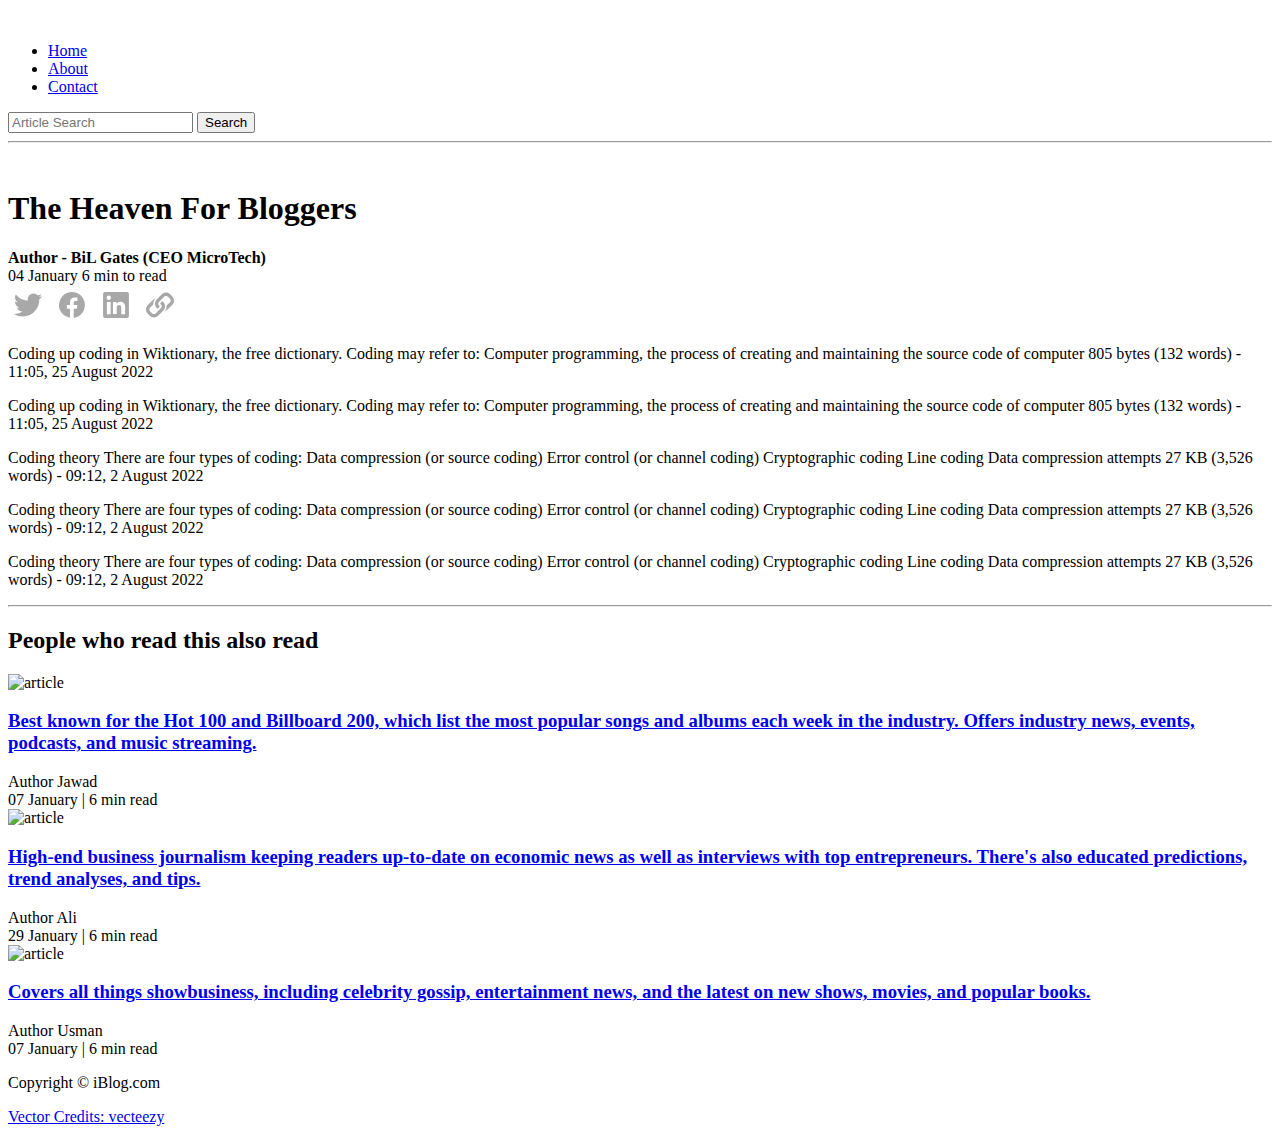
==== blogpost.html @ abf612ef "Jawad-hosted-blog" ====
<!DOCTYPE html>
<html lang="en">
  <head>
    <meta charset="UTF-8" />
    <meta http-equiv="X-UA-Compatible" content="IE=edge" />
    <meta name="viewport" content="width=device-width, initial-scale=1.0" />
    <link rel="stylesheet" href="/css/style.css" />
    <link rel="stylesheet" href="/css/utliss.css" />
    <link rel="stylesheet" href="/css/contact.css" />
    <link rel="stylesheet" href="/css/blogpost.css" />
    <link rel="stylesheet" href="/css/mobile.css" />
    <link rel="preconnect" href="https://fonts.googleapis.com" />
    <title>18Blog-heaven of Bloggers</title>
  </head>

  <body>
    <nav class="navigation max-width-1 m-auto">
      <div class="nav-left">
        <a href="">
          <span><img src="img/logo4.jpg" width="200px" alt="" /></span>
        </a>
        <ul>
          <li><a href="/">Home</a></li>
          <li><a href="/">About</a></li>
          <li><a href="/contact.html">Contact</a></li>
        </ul>
      </div>
      <div class="nav-right">
        <form action="/search.html" method="get">
          <input
            class="form-input"
            type="text"
            name="query"
            placeholder="Article Search"
          />
          <button class="btn">Search</button>
        </form>
      </div>
    </nav>
    <div class="max-width-1 m-auto">
      <hr />
    </div>
    <div class="post-img">
      <img src="img/blog img 5.jpg" alt="" />
    </div>
    <div class="blog-post-content max-width-2 m-auto">
      <h1 class="font1">The Heaven For Bloggers</h1>
      <div class="blogpost-meta">
        <div class="author-info">
          <div>
            <b> Author - BiL Gates (CEO MicroTech) </b>
          </div>
          <div>04 January 6 min to read</div>
        </div>
        <div class="social">
          <svg width="40" height="40" viewBox="0 0 24 24" fill="none">
            <path
              d="M20 5.34c-.67.41-1.4.7-2.18.87a3.45 3.45 0 0 0-5.02-.1 3.49 3.49 0 0 0-1.02 2.47c0 .28.03.54.07.8a9.91 9.91 0 0 1-7.17-3.66 3.9 3.9 0 0 0-.5 1.74 3.6 3.6 0 0 0 1.56 2.92 3.36 3.36 0 0 1-1.55-.44V10c0 1.67 1.2 3.08 2.8 3.42-.3.06-.6.1-.94.12l-.62-.06a3.5 3.5 0 0 0 3.24 2.43 7.34 7.34 0 0 1-4.36 1.49l-.81-.05a9.96 9.96 0 0 0 5.36 1.56c6.4 0 9.91-5.32 9.9-9.9v-.5c.69-.49 1.28-1.1 1.74-1.81-.63.3-1.3.48-2 .56A3.33 3.33 0 0 0 20 5.33"
              fill="#A8A8A8"
            ></path>
          </svg>

          <svg width="40" height="40" viewBox="0 0 24 24" fill="none">
            <path
              d="M19.75 12.04c0-4.3-3.47-7.79-7.75-7.79a7.77 7.77 0 0 0-5.9 12.84 7.77 7.77 0 0 0 4.69 2.63v-5.49h-1.9v-2.2h1.9v-1.62c0-1.88 1.14-2.9 2.8-2.9.8 0 1.49.06 1.69.08v1.97h-1.15c-.91 0-1.1.43-1.1 1.07v1.4h2.17l-.28 2.2h-1.88v5.52a7.77 7.77 0 0 0 6.7-7.71"
              fill="#A8A8A8"
            ></path>
          </svg>

          <svg width="40" height="40" viewBox="0 0 24 24" fill="none">
            <path
              d="M19.75 5.39v13.22a1.14 1.14 0 0 1-1.14 1.14H5.39a1.14 1.14 0 0 1-1.14-1.14V5.39a1.14 1.14 0 0 1 1.14-1.14h13.22a1.14 1.14 0 0 1 1.14 1.14zM8.81 10.18H6.53v7.3H8.8v-7.3zM9 7.67a1.31 1.31 0 0 0-1.3-1.32h-.04a1.32 1.32 0 0 0 0 2.64A1.31 1.31 0 0 0 9 7.71v-.04zm8.46 5.37c0-2.2-1.4-3.05-2.78-3.05a2.6 2.6 0 0 0-2.3 1.18h-.07v-1h-2.14v7.3h2.28V13.6a1.51 1.51 0 0 1 1.36-1.63h.09c.72 0 1.26.45 1.26 1.6v3.91h2.28l.02-4.43z"
              fill="#A8A8A8"
            ></path>
          </svg>

          <svg width="40" height="40" viewBox="0 0 24 24" fill="none">
            <path
              fill-rule="evenodd"
              clip-rule="evenodd"
              d="M3.57 14.67c0-.57.13-1.11.38-1.6l.02-.02v-.02l.02-.02c0-.02 0-.02.02-.02.12-.26.3-.52.57-.8L7.78 9v-.02l.01-.02c.44-.41.91-.7 1.44-.85a4.87 4.87 0 0 0-1.19 2.36A5.04 5.04 0 0 0 8 11.6L6.04 13.6c-.19.19-.32.4-.38.65a2 2 0 0 0 0 .9c.08.2.2.4.38.57l1.29 1.31c.27.28.62.42 1.03.42.42 0 .78-.14 1.06-.42l1.23-1.25.79-.78 1.15-1.16c.08-.09.19-.22.28-.4.1-.2.15-.42.15-.67 0-.16-.02-.3-.06-.45l-.02-.02v-.02l-.07-.14s0-.03-.04-.06l-.06-.13-.02-.02c0-.02 0-.03-.02-.05a.6.6 0 0 0-.14-.16l-.48-.5c0-.04.02-.1.04-.15l.06-.12 1.17-1.14.09-.09.56.57c.02.04.08.1.16.18l.05.04.03.06.04.05.03.04.04.06.1.14.02.02c0 .02.01.03.03.04l.1.2v.02c.1.16.2.38.3.68a1 1 0 0 1 .04.25 3.2 3.2 0 0 1 .02 1.33 3.49 3.49 0 0 1-.95 1.87l-.66.67-.97.97-1.56 1.57a3.4 3.4 0 0 1-2.47 1.02c-.97 0-1.8-.34-2.49-1.03l-1.3-1.3a3.55 3.55 0 0 1-1-2.51v-.01h-.02v.02zm5.39-3.43c0-.19.02-.4.07-.63.13-.74.44-1.37.95-1.87l.66-.67.97-.98 1.56-1.56c.68-.69 1.5-1.03 2.47-1.03.97 0 1.8.34 2.48 1.02l1.3 1.32a3.48 3.48 0 0 1 1 2.48c0 .58-.11 1.11-.37 1.6l-.02.02v.02l-.02.04c-.14.27-.35.54-.6.8L16.23 15l-.01.02-.01.02c-.44.42-.92.7-1.43.83a4.55 4.55 0 0 0 1.23-3.52L18 10.38c.18-.21.3-.42.35-.65a2.03 2.03 0 0 0-.01-.9 1.96 1.96 0 0 0-.36-.58l-1.3-1.3a1.49 1.49 0 0 0-1.06-.42c-.42 0-.77.14-1.06.4l-1.2 1.27-.8.8-1.16 1.15c-.08.08-.18.21-.29.4a1.66 1.66 0 0 0-.08 1.12l.02.03v.02l.06.14s.01.03.05.06l.06.13.02.02.01.02.01.02c.05.08.1.13.14.16l.47.5c0 .04-.02.09-.04.15l-.06.12-1.15 1.15-.1.08-.56-.56a2.3 2.3 0 0 0-.18-.19c-.02-.01-.02-.03-.02-.04l-.02-.02a.37.37 0 0 1-.1-.12c-.03-.03-.05-.04-.05-.06l-.1-.15-.02-.02-.02-.04-.08-.17v-.02a5.1 5.1 0 0 1-.28-.69 1.03 1.03 0 0 1-.04-.26c-.06-.23-.1-.46-.1-.7v.01z"
              fill="#A8A8A8"
            ></path>
          </svg>
        </div>
      </div>
      <p class="font1">
        Coding up coding in Wiktionary, the free dictionary. Coding may refer
        to: Computer programming, the process of creating and maintaining the
        source code of computer 805 bytes (132 words) - 11:05, 25 August 2022
      </p>

      <p class="font1">
        Coding up coding in Wiktionary, the free dictionary. Coding may refer
        to: Computer programming, the process of creating and maintaining the
        source code of computer 805 bytes (132 words) - 11:05, 25 August 2022
      </p>

      <p class="font1">
        Coding theory There are four types of coding: Data compression (or
        source coding) Error control (or channel coding) Cryptographic coding
        Line coding Data compression attempts 27 KB (3,526 words) - 09:12, 2
        August 2022
      </p>
      <p class="font1">
        Coding theory There are four types of coding: Data compression (or
        source coding) Error control (or channel coding) Cryptographic coding
        Line coding Data compression attempts 27 KB (3,526 words) - 09:12, 2
        August 2022
      </p>
      <p class="font1">
        Coding theory There are four types of coding: Data compression (or
        source coding) Error control (or channel coding) Cryptographic coding
        Line coding Data compression attempts 27 KB (3,526 words) - 09:12, 2
        August 2022
      </p>
    </div>
    <div class="max-width-1 m-auto">
      <hr />
    </div>
    <div class="home-articles max-width-1 m-auto font2">
      <h2>People who read this also read</h2>
      <div class="row">
        <div class="home-article more-post">
          <div class="home-article-img">
            <img src="img/web img 8.jpg" alt="article" />
          </div>
          <div class="home-article-content font1 center">
            <a href="/blogpost.html">
              <h3>Best known for the Hot 100 and Billboard 200, which list the most popular songs and albums each week in the industry. Offers industry news, events, podcasts, and music streaming.</h3>
            </a>
            <div>Author Jawad</div>
            <span>07 January | 6 min read</span>
          </div>
        </div>
        <div class="home-article more-post">
          <div class="home-article-img">
            <img src="img/blog img.jpg" alt="article" />
          </div>
          <div class="home-article-content font1 center">
            <a href="/blogpost.html">
              <h3>High-end business journalism keeping readers up-to-date on economic news as well as interviews with top entrepreneurs. There's also educated predictions, trend analyses, and tips.</h3>
            </a>
            <div>Author Ali</div>
            <span>29 January | 6 min read</span>
          </div>
        </div>
        <div class="home-article more-post">
          <div class="home-article-img">
            <img src="img/blog img 3.jpg" alt="article" />
          </div>
          <div class="home-article-content font1 center">
            <a href="/blogpost.html">
              <h3>Covers all things showbusiness, including celebrity gossip, entertainment news, and the latest on new shows, movies, and popular books.</h3>
            </a>
            <div>Author Usman</div>
            <span>07 January | 6 min read</span>
          </div>
        </div>
      </div>
    </div>

    <div class="footer">
      <p>Copyright &copy; iBlog.com</p>
      <a href="https://www.vecteezy.com/free-vector/typewriter"
        >Vector Credits: vecteezy</a
      >
    </div>
  </body>
</html>
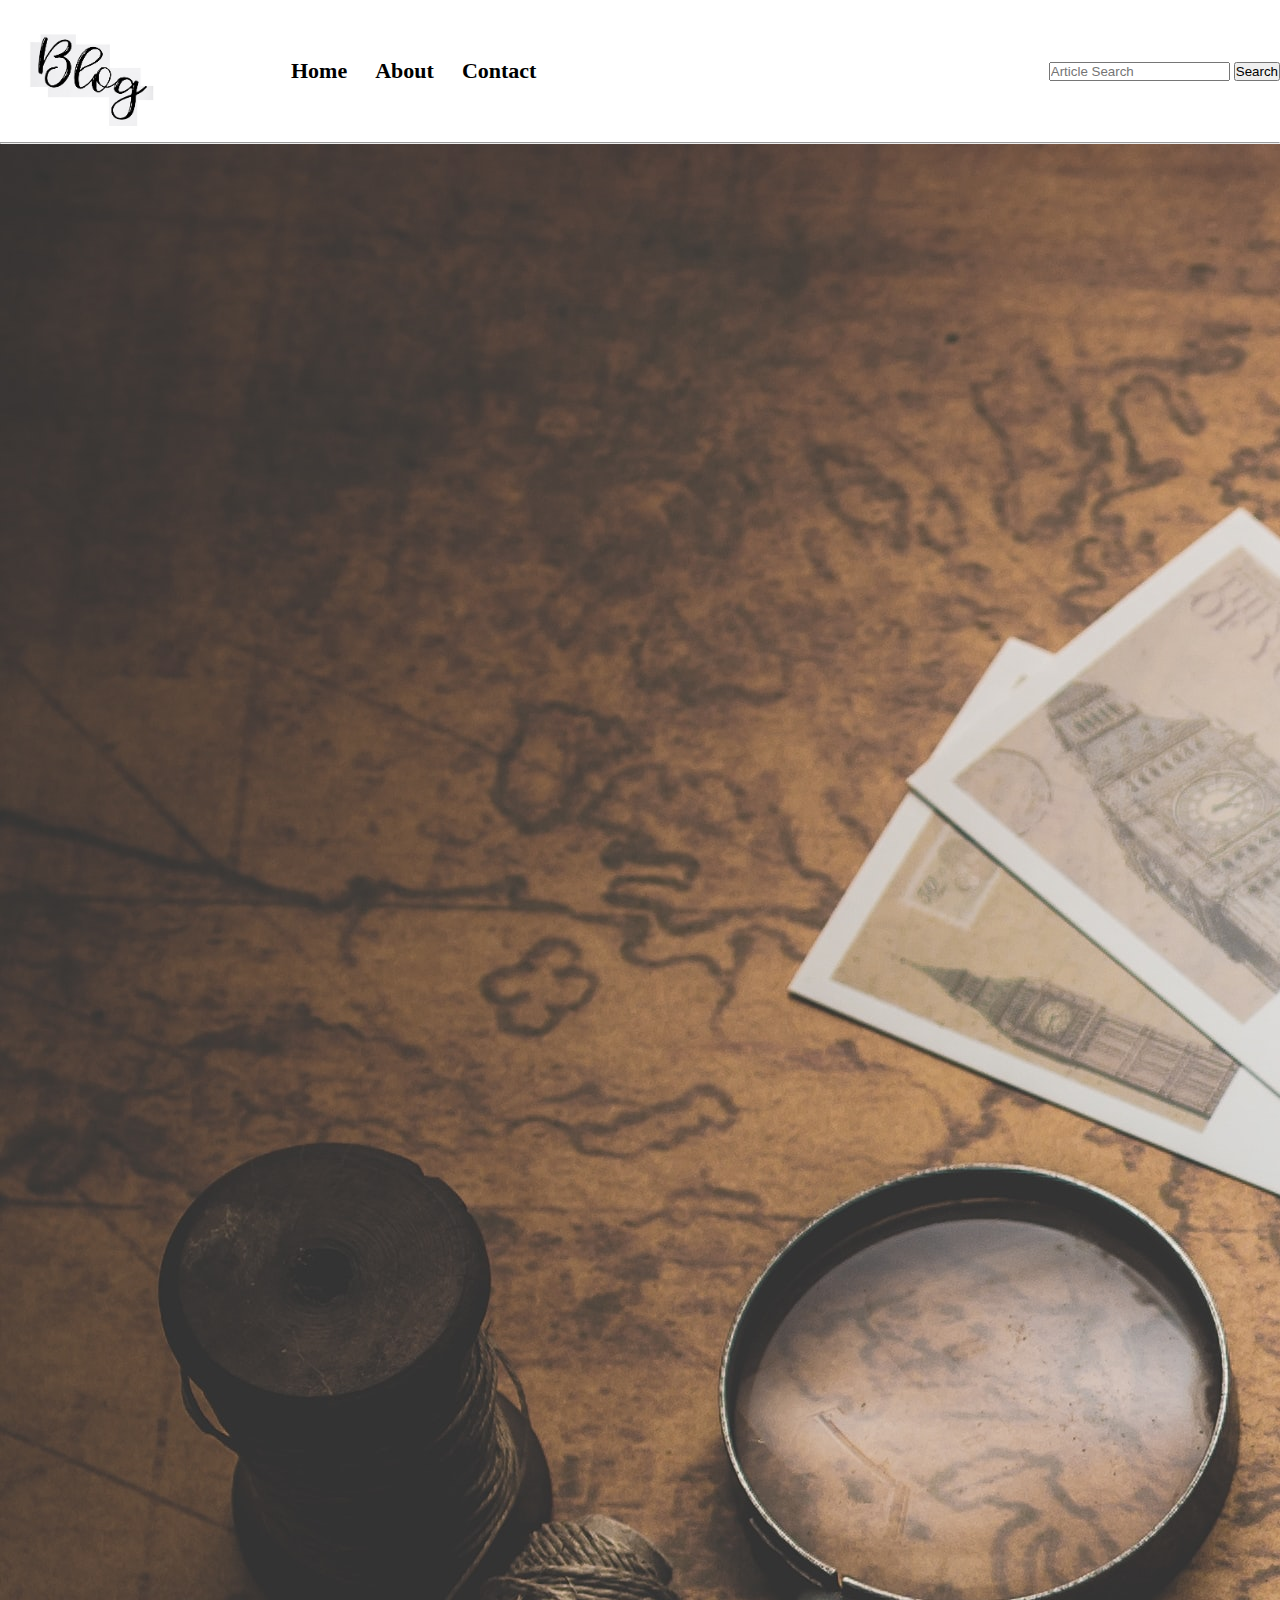
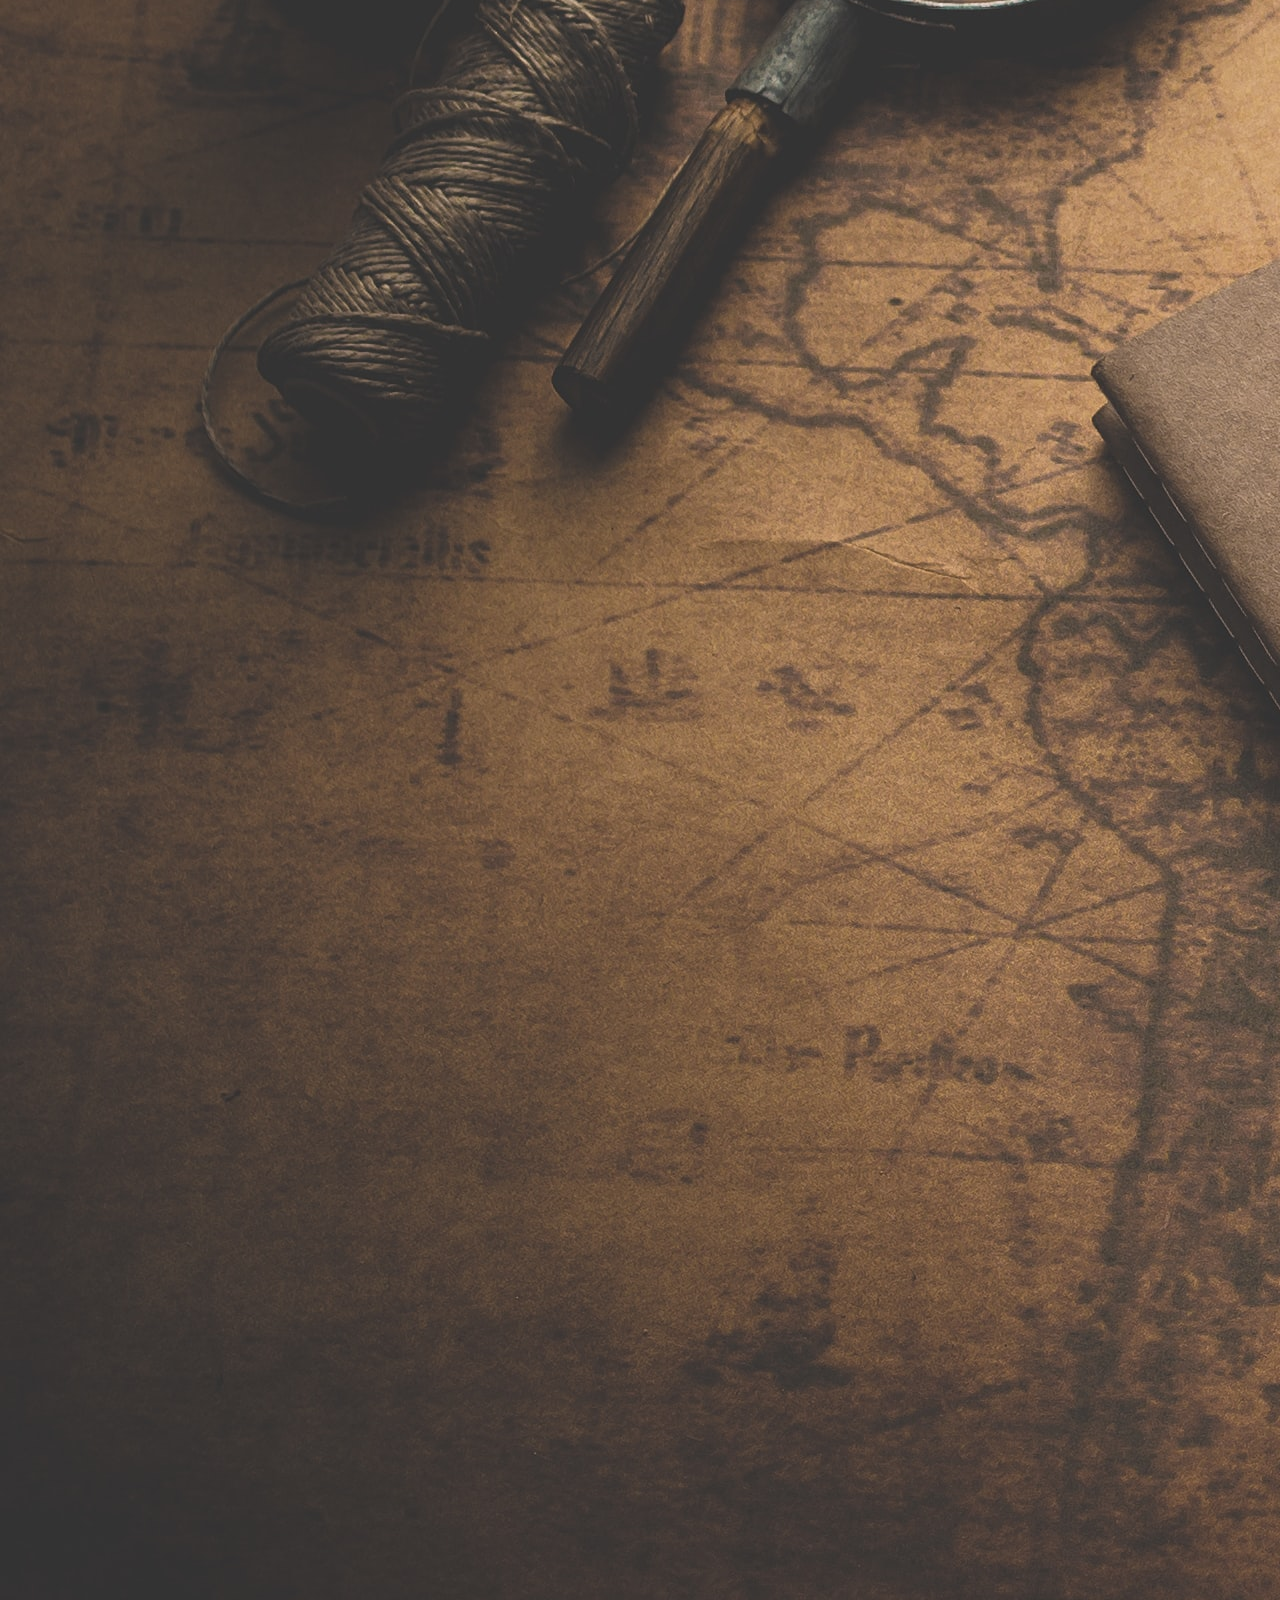
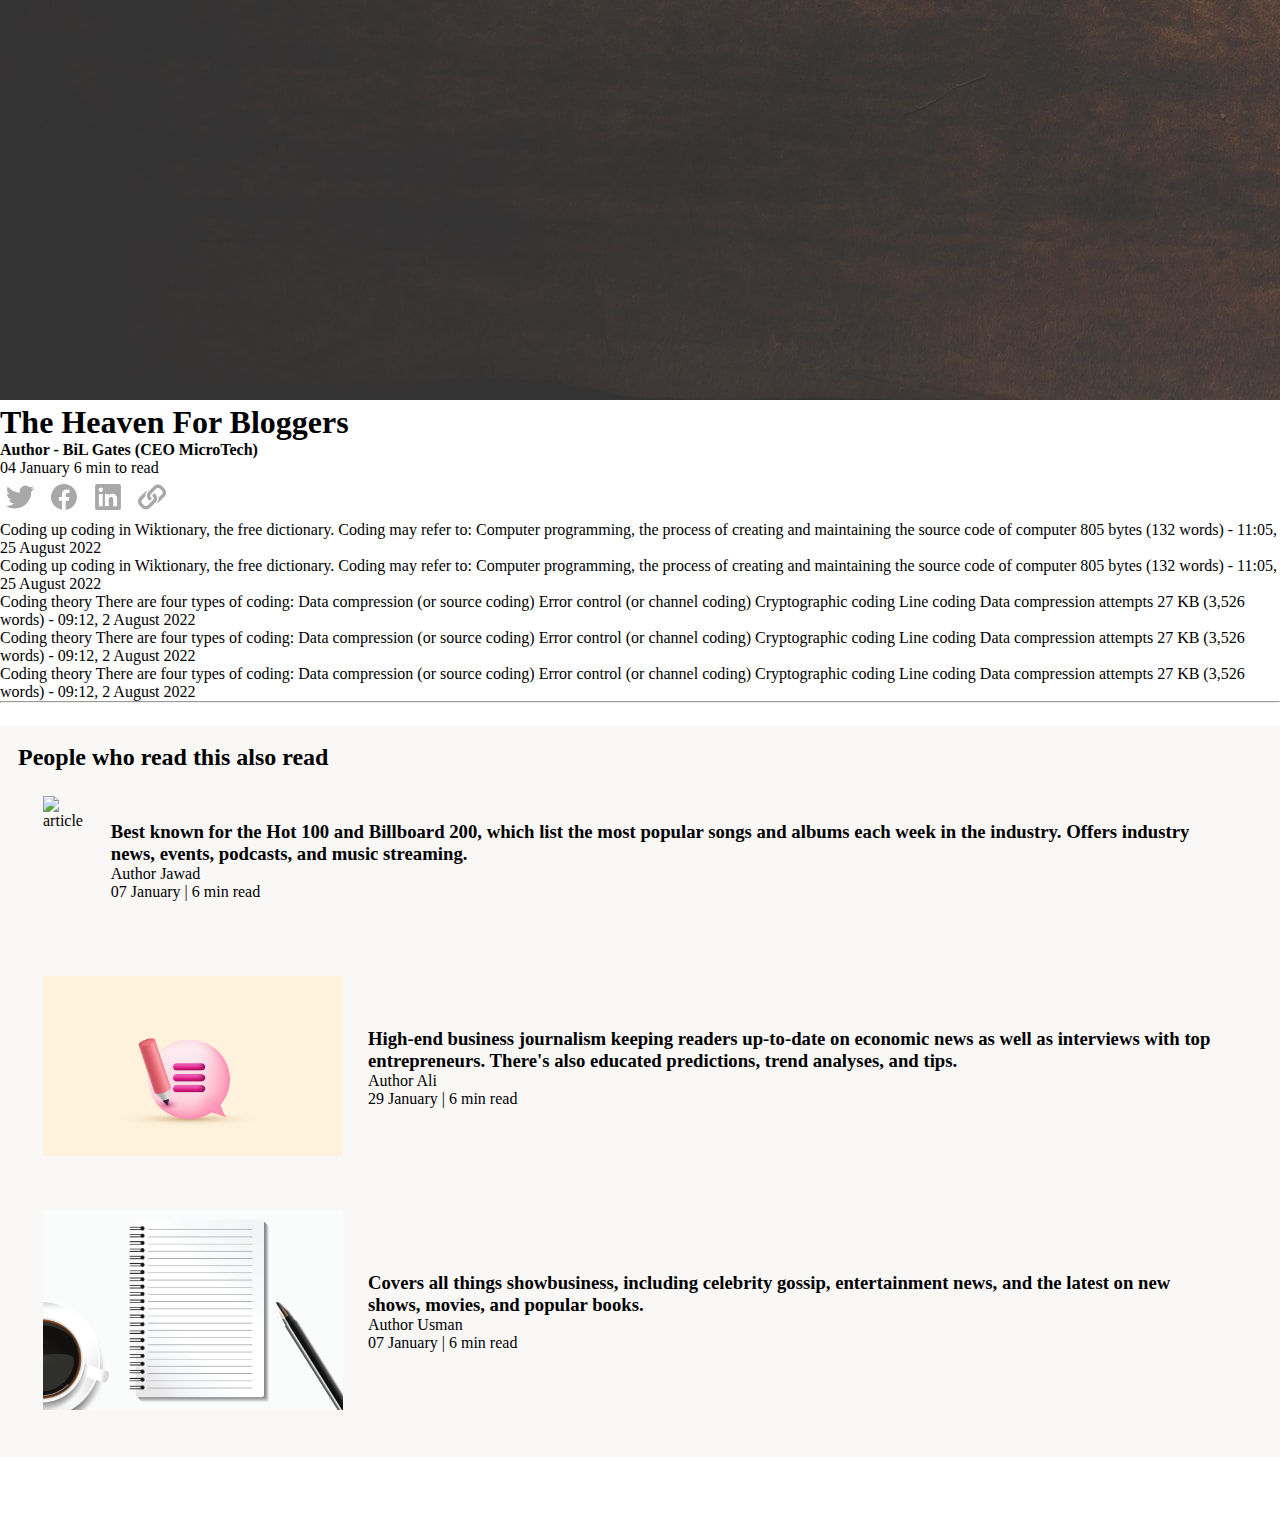
==== commit d7f0e2c8: "Update blogpost.html" ====
--- a/blogpost.html
+++ b/blogpost.html
@@ -4,11 +4,8 @@
     <meta charset="UTF-8" />
     <meta http-equiv="X-UA-Compatible" content="IE=edge" />
     <meta name="viewport" content="width=device-width, initial-scale=1.0" />
-    <link rel="stylesheet" href="/css/style.css" />
-    <link rel="stylesheet" href="/css/utliss.css" />
-    <link rel="stylesheet" href="/css/contact.css" />
-    <link rel="stylesheet" href="/css/blogpost.css" />
-    <link rel="stylesheet" href="/css/mobile.css" />
+    <link rel="stylesheet" href="index.html">
+    <link rel="stylesheet" href="style.css" />
     <link rel="preconnect" href="https://fonts.googleapis.com" />
     <title>18Blog-heaven of Bloggers</title>
   </head>
@@ -17,7 +14,7 @@
     <nav class="navigation max-width-1 m-auto">
       <div class="nav-left">
         <a href="">
-          <span><img src="img/logo4.jpg" width="200px" alt="" /></span>
+          <span><img src="logo4.jpg" width="200px" alt="" /></span>
         </a>
         <ul>
           <li><a href="/">Home</a></li>
@@ -41,7 +38,7 @@
       <hr />
     </div>
     <div class="post-img">
-      <img src="img/blog img 5.jpg" alt="" />
+      <img src="blog img 5.jpg" alt="" />
     </div>
     <div class="blog-post-content max-width-2 m-auto">
       <h1 class="font1">The Heaven For Bloggers</h1>
@@ -123,7 +120,7 @@
       <div class="row">
         <div class="home-article more-post">
           <div class="home-article-img">
-            <img src="img/web img 8.jpg" alt="article" />
+            <img src="web img 8.jpg" alt="article" />
           </div>
           <div class="home-article-content font1 center">
             <a href="/blogpost.html">
@@ -135,7 +132,7 @@
         </div>
         <div class="home-article more-post">
           <div class="home-article-img">
-            <img src="img/blog img.jpg" alt="article" />
+            <img src="blog img.jpg" alt="article" />
           </div>
           <div class="home-article-content font1 center">
             <a href="/blogpost.html">
@@ -147,7 +144,7 @@
         </div>
         <div class="home-article more-post">
           <div class="home-article-img">
-            <img src="img/blog img 3.jpg" alt="article" />
+            <img src="blog img 3.jpg" alt="article" />
           </div>
           <div class="home-article-content font1 center">
             <a href="/blogpost.html">
--- a/style.css
+++ b/style.css
@@ -0,0 +1,145 @@
+* {
+    margin: 0px;
+    padding: 0px;
+}
+
+.navigation {
+    font-family: var(--font1);
+    /* height: 74px; */
+    display: flex;
+    justify-content: space-between;
+    align-items: center;
+}
+
+.nav-left {
+    font-size: 36px;
+    display: flex;
+}
+
+.nav-left span {
+    font-size: 35px;
+    padding-top: 8px;
+}
+
+.nav-left ul {
+    display: flex;
+    align-items: center;
+    margin: 0 77px;
+    font-size: 22px;
+    font-weight: bold;
+}
+
+.nav-left ul li {
+    list-style: none;
+    margin: 0px 14px;
+    font-family: var(--font2);
+}
+
+.nav-left ul li a {
+    text-decoration: none;
+    color: black;
+}
+
+.nav-left ul li a:hover {
+    color: var(--main-bg-color);
+    font-size: bolder;
+}
+
+.content {
+    height: 100%;
+    display: flex;
+    margin-top: 36px;
+    padding: 9px;
+    position: relative;
+}
+
+.content::after {
+    content: "";
+    background-image: url("453_generated.jpg");
+    position: absolute;
+    width: 100%;
+    height: inherit;
+    opacity: 0.2;
+    background-repeat: no-repeat;
+    border-radius: 14px;
+}
+
+.content-left {
+    font-family: var(--font1);
+    display: flex;
+    flex-direction: column;
+    justify-content: center;
+    padding: 50px;
+    z-index: 1;
+}
+
+.content-right img {
+    height: 250px;
+    border: 2px solid black;
+    border-radius: 30px;
+}
+
+.content-right {
+    display: flex;
+    align-items: center;
+    justify-content: center;
+}
+
+.home-articles {
+    padding: 18px;
+    background-color: rgb(245, 239, 239, 0.5);
+    margin-top: 23px;
+    position: relative;
+}
+
+.home-article {
+    display: flex;
+    padding: 25px;
+}
+.year-box{
+    position: absolute;
+    width: 210px;
+    height: 152px;
+    right: 100px;
+    top: 118px;
+    font-size: 20px;
+}
+
+.year-box div{
+    margin: 12px 0px;
+}
+
+.home-article-content a{
+    text-decoration: none;
+    color:black;
+}
+
+.home-article-img img {
+    width: 300px;
+    /* display: block;
+    max-width: 166px;
+    max-height: 123px;
+    width: auto;
+    height: auto;*/
+}
+
+.home-article-content {
+    align-self: center;
+    padding: 25px;
+}
+
+.footer {
+    display: flex;
+    align-items: center;
+    justify-content: center;
+    height: 50px;
+    background-color: var(--main-bg-color);
+    color: white;
+    flex-direction: column;
+    border-radius: 2px;
+    margin-top: 23px;
+}
+
+.footer a {
+    color: white;
+}
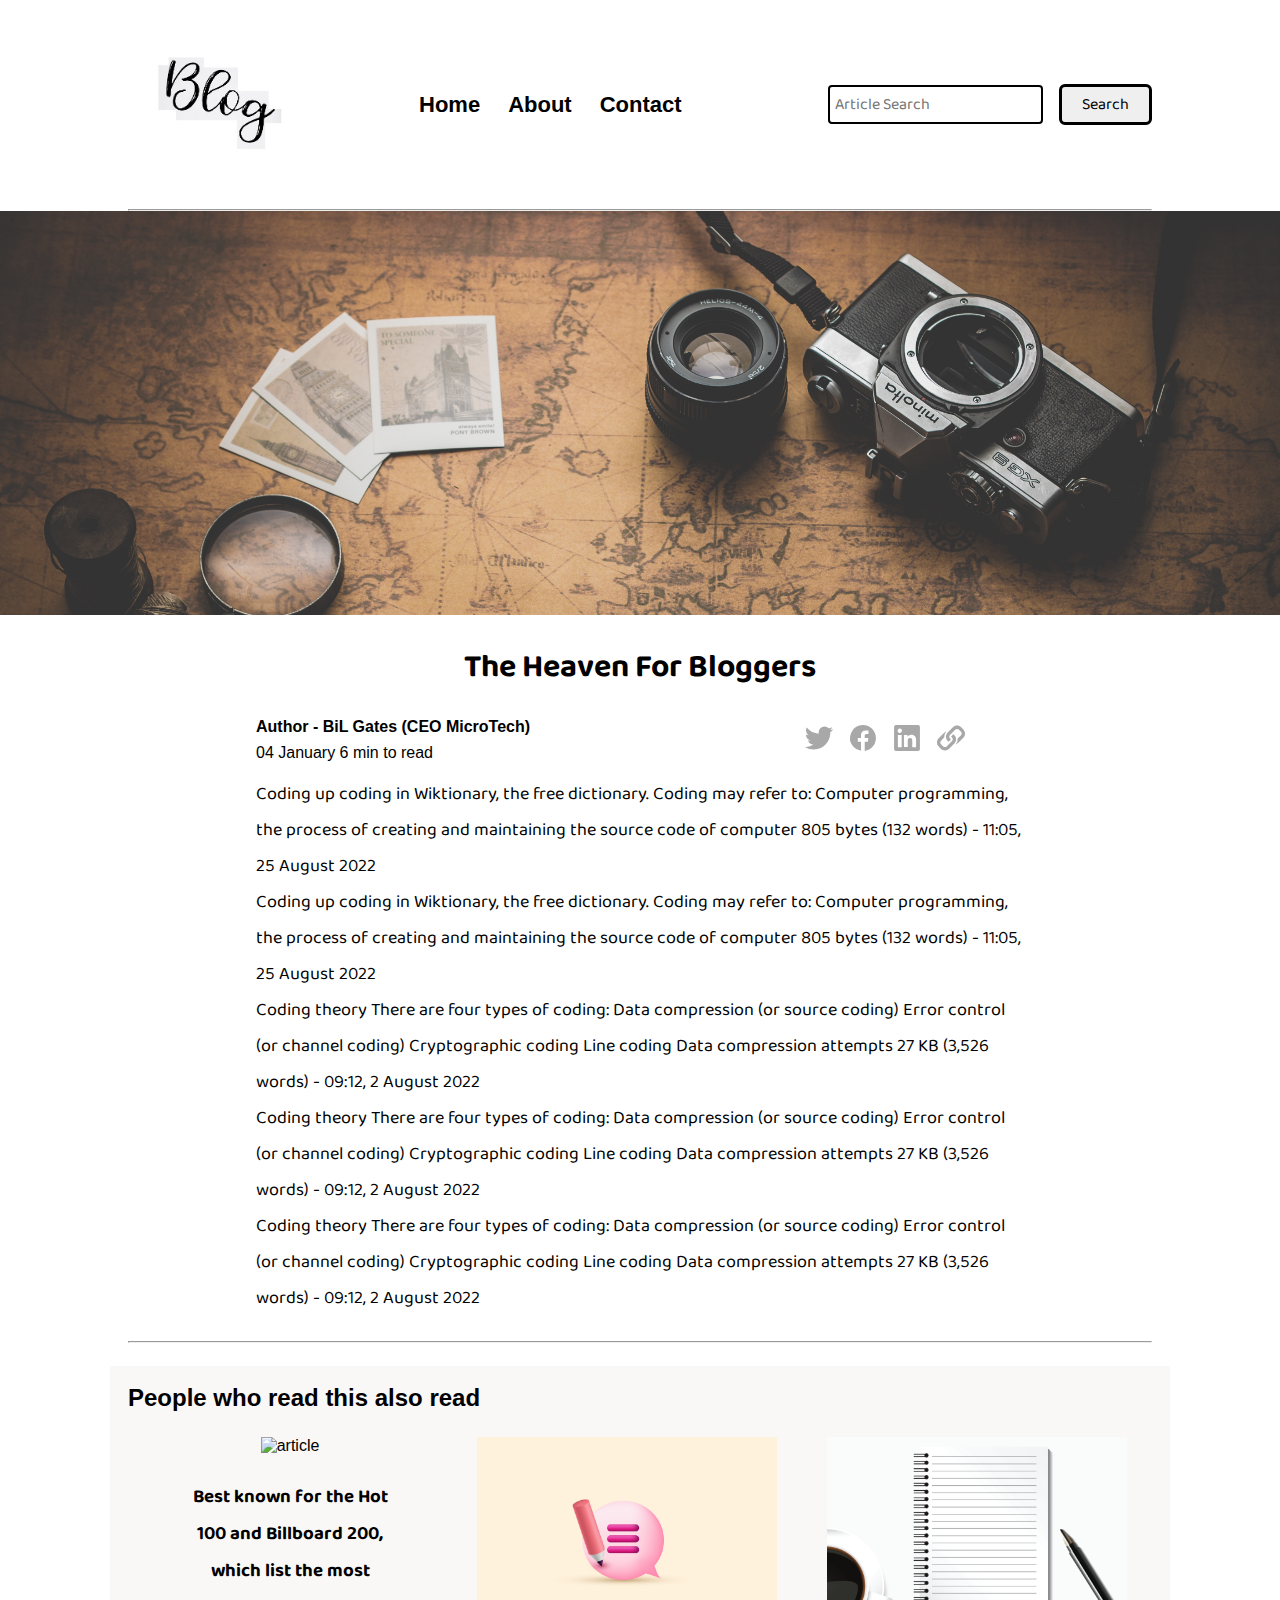
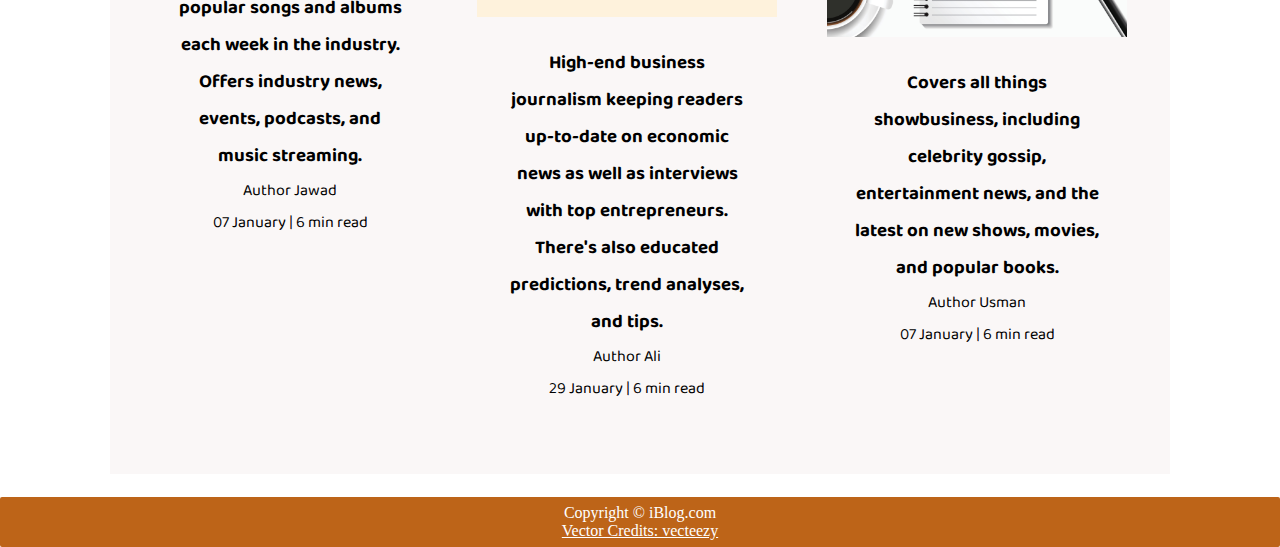
==== commit 7757bd43: "Update blogpost.html" ====
--- a/blogpost.html
+++ b/blogpost.html
@@ -6,6 +6,13 @@
     <meta name="viewport" content="width=device-width, initial-scale=1.0" />
     <link rel="stylesheet" href="index.html">
     <link rel="stylesheet" href="style.css" />
+    <link rel="stylesheet" href="utliss.css" />
+    <link rel="stylesheet" href="contact.css" />
+    <link rel="stylesheet" href="blogpost.css" />
+    <link rel="stylesheet" href="mobile.css" />
+    <link rel="stylesheet" href="contact.html">
+    <link rel="stylesheet" href="search.html">
+    <link rel="stylesheet" href="https://jawadahmad9938.github.io/jawadblog.github.io/" />
     <link rel="preconnect" href="https://fonts.googleapis.com" />
     <title>18Blog-heaven of Bloggers</title>
   </head>
@@ -123,7 +130,7 @@
             <img src="web img 8.jpg" alt="article" />
           </div>
           <div class="home-article-content font1 center">
-            <a href="/blogpost.html">
+            <a href="blogpost.html">
               <h3>Best known for the Hot 100 and Billboard 200, which list the most popular songs and albums each week in the industry. Offers industry news, events, podcasts, and music streaming.</h3>
             </a>
             <div>Author Jawad</div>
@@ -135,7 +142,7 @@
             <img src="blog img.jpg" alt="article" />
           </div>
           <div class="home-article-content font1 center">
-            <a href="/blogpost.html">
+            <a href="blogpost.html">
               <h3>High-end business journalism keeping readers up-to-date on economic news as well as interviews with top entrepreneurs. There's also educated predictions, trend analyses, and tips.</h3>
             </a>
             <div>Author Ali</div>
@@ -147,7 +154,7 @@
             <img src="blog img 3.jpg" alt="article" />
           </div>
           <div class="home-article-content font1 center">
-            <a href="/blogpost.html">
+            <a href="blogpost.html">
               <h3>Covers all things showbusiness, including celebrity gossip, entertainment news, and the latest on new shows, movies, and popular books.</h3>
             </a>
             <div>Author Usman</div>
--- a/utliss.css
+++ b/utliss.css
@@ -0,0 +1,76 @@
+@import url('https://fonts.googleapis.com/css2?family=Baloo+Bhai+2:wght@800&family=Bebas+Neue&family=Kdam+Thmor+Pro&display=swap');
+@import url('https://fonts.googleapis.com/css2?family=Baloo+Bhai+2:wght@800&family=Baloo+Bhaina+2:wght@800&family=Bebas+Neue&family=Kdam+Thmor+Pro&display=swap');
+
+:root {
+    --main-bg-color:#bd6418;
+    --font1: 'Baloo Bhaina 2', cursive;
+    --font2: 'Roboto', sans-serif;
+}
+
+.center{
+    text-align: center;
+}
+
+.font1 {
+    font-family: var(--font1);
+}
+
+.font2 {
+    font-family: var(--font2);
+}
+
+.max-width-1 {
+    max-width: 80vw;
+}
+
+.max-width-2 {
+    max-width: 60vw;
+}
+
+.m-auto {
+    margin: auto;
+    margin-top: 23px;
+}
+.mx-1{
+    margin-left: 23px;
+    margin-right: 23px;
+  }
+/* .my-2{
+    margin-top: 32px;
+    margin-bottom: 32px;
+} */
+
+.btn {
+    padding: 0px 20px;
+    padding-top: 3px;
+    border: 3px solid black;
+    border-radius: 6px;
+    font-family: var(--font1);
+    font-size: 16px;
+    cursor: pointer;
+    transition: all 0.3s ease-in-out;
+}
+
+.btn:hover {
+    color: white;
+    background-color: var(--main-bg-color);
+}
+
+.form-input {
+    padding: 0px 5px;
+    padding-top: 3px;
+    font-size: 16px;
+    border: 2px solid black;
+    border-radius: 4px;
+    margin: 0px 13px;
+    font-family: var(--font1);
+}
+.form-box input, textarea{
+    width: 52vw;
+    padding: 0px 6px;
+    margin: 7px 0;
+    font-size: 18px;
+    font-family: var(--font1);
+    border: 2px solid var(--main-bg-color);
+    border-radius: 5px;
+  }--- a/contact.css
+++ b/contact.css
@@ -0,0 +1,19 @@
+.contact-content{  
+    height: 100vh;
+    margin-top: 32px;
+    padding: 9px;
+    position: relative; 
+    overflow: hidden;
+  }
+  
+  .contact-content::after {
+    content: "";
+    background-image: url("blog\ img.jpg");
+    position: absolute;
+    top:0;
+    width: 100%;
+    height: inherit;
+    opacity: 0.15;
+    border-radius: 12px;
+    z-index: -1;
+  }
--- a/blogpost.css
+++ b/blogpost.css
@@ -0,0 +1,48 @@
+.post-img{
+    height: 404px;
+    overflow: hidden;
+    /* margin-top: 14px; */
+}
+.post-img img{
+     width: 100%;
+}
+/* .blog-post-content{
+    /* background-color: yellowgreen; */
+    /* padding: 2px;
+ } */
+ .blog-post-content h1{
+    text-align: center;
+}
+
+.blog-post-content p{
+    font-size: 18px;
+}
+.row{
+    display: flex;
+}
+.more-post{
+    flex-direction: column;
+    align-items: center;
+}
+
+.blogpost-meta{
+    display:flex;
+    /* background-color: red; */
+    justify-content: space-between;
+}
+
+.author-info{
+    margin: 12px 0px;
+}
+
+.author-info div{
+    padding: 4px 0px;
+    /* color: green; */
+    font-family: var(--font2);
+}
+
+.social{
+    padding-right: 53px;
+    align-self: center;
+    cursor: pointer;
+}--- a/mobile.css
+++ b/mobile.css
@@ -0,0 +1,75 @@
+@media screen and (max-width:1224px) {
+    .navigation {
+        flex-direction: column;
+        margin-bottom: 23px;
+    }
+
+    .nav-left {
+        text-align: center;
+        flex-direction: column;
+        margin-bottom: 23px;
+    }
+
+    .content-right {
+        display: none;
+    }
+
+    .home-article {
+        flex-direction: column;
+    }
+
+    .home-article-img {
+        text-align: center;
+    }
+
+    .year-box {
+        display: flex;
+        top: 25px;
+        left: 60vw;
+        font-size: 11px;
+    }
+
+    .year-box div {
+        padding: 0 4px;
+        margin: 0;
+    }
+
+    .home-article-img img {
+        width: 70vw;
+    }
+
+    .contact-content {
+        height: 100%;
+    }
+
+    .form-input {
+        width: 50%;
+    }
+
+    .form-box input,
+    textarea {
+        width: 66vw;
+    }
+
+    .row {
+        flex-direction: column;
+    }
+
+    .social {
+        padding: 0;
+    }
+
+    .post-img {
+        height: auto;
+    }
+
+    .adjust-year {
+        position: static;
+        height: auto;
+        padding: 12px 0px;
+        display: flex;
+        justify-content: flex-end;
+        width: 100%;
+    }
+
+}